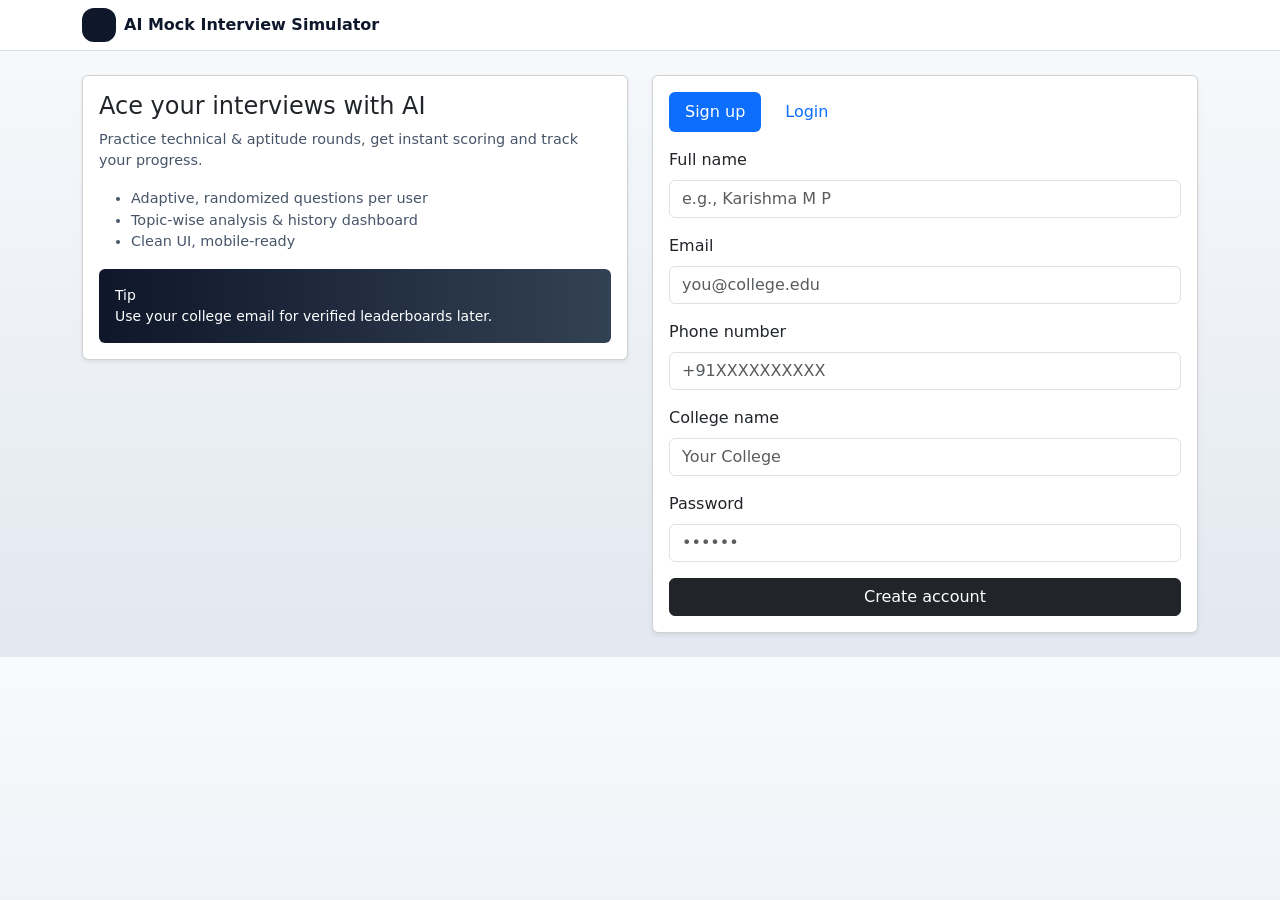
==== admin.html @ 6e4477e3 "final ai mock" ====
<!doctype html>
<html lang="en">
  <head>
    <meta charset="utf-8" />
    <meta name="viewport" content="width=device-width, initial-scale=1" />
    <title>Admin Dashboard</title>
    <link href="https://cdn.jsdelivr.net/npm/bootstrap@5.3.3/dist/css/bootstrap.min.css" rel="stylesheet" />
    <link rel="stylesheet" href="styles.css" />
  </head>
  <body>
    <nav class="navbar bg-white border-bottom sticky-top">
      <div class="container d-flex justify-content-between">
        <div class="d-flex align-items-center gap-2">
          <div class="brand-badge"></div><strong>AI Mock Interview — Admin</strong>
        </div>
        <div class="d-flex gap-2">
          <button class="btn btn-outline-secondary btn-sm" data-bs-toggle="modal" data-bs-target="#importModal">
            Import questions
          </button>
          <a href="round.html" class="btn btn-dark btn-sm">Start new round</a>

          <!-- VIEW ANALYTICS BUTTON -->
          <a href="#analyticsSection" class="btn btn-outline-secondary btn-sm">
  View analytics
</a>


          <a href="dashboard.html" class="btn btn-outline-secondary btn-sm">Student view</a>
          <button id="logoutBtn" class="btn btn-outline-secondary btn-sm">Logout</button>
        </div>
      </div>
    </nav>

    <main class="container py-4">
      <div class="d-flex align-items-center justify-content-between mb-3">
        <div>
          <h2 class="h4 m-0">Admin Dashboard</h2>
          <div class="small-note" id="welcomeText"></div>
        </div>
      </div>

      <div class="row g-3 mb-3">
        <div class="col-12 col-md-3">
          <div class="card shadow-sm">
            <div class="card-body">
              <div class="text-secondary small">Attempts</div>
              <div class="fs-3" id="statAttempts">0</div>
            </div>
          </div>
        </div>
        <div class="col-12 col-md-3">
          <div class="card shadow-sm">
            <div class="card-body">
              <div class="text-secondary small">Best %</div>
              <div class="fs-3" id="statBest">0%</div>
            </div>
          </div>
        </div>
        <div class="col-12 col-md-3">
          <div class="card shadow-sm">
            <div class="card-body">
              <div class="text-secondary small">Avg %</div>
              <div class="fs-3" id="statAvg">0%</div>
            </div>
          </div>
        </div>
        <div class="col-12 col-md-3">
          <div class="card shadow-sm">
            <div class="card-body">
              <div class="text-secondary small">Question bank size</div>
              <div class="fs-3"><span id="statBank">0</span></div>
              <div class="small-note">Merge your own JSON/CSV files</div>
            </div>
          </div>
        </div>
      </div>

      <!-- ==== ANALYTICS SECTION (target for "View analytics" button) ==== -->
     <!-- ==== ANALYTICS SECTION (target for "View analytics" button) ==== -->
<section id="analyticsSection" class="mt-3">

  <div class="card shadow-sm mb-3">
    <div class="card-body">
      <div class="fw-medium mb-2">Recent attempts</div>
      <div class="table-responsive">
        <table class="table align-middle" id="historyTable">
  <thead class="table-light">
    <tr>
      <th>Date</th>
      <th>Student</th>
      <th>Round</th>
      <th>Subjects</th>
      <th>Score</th>
      <th>%</th>
    </tr>
  </thead>
  <tbody></tbody>
</table>

      </div>
    </div>
  </div>

  <div class="card shadow-sm">
    <div class="card-body">
      <div class="fw-medium mb-2">Bank by subject</div>
      <div class="table-responsive">
        <table class="table" id="bankTable">
          <thead class="table-light">
            <tr>
              <th>Subject</th>
              <th>Count</th>
            </tr>
          </thead>
          <tbody></tbody>
        </table>
      </div>
    </div>
  </div>

</section>
<!-- ==== END ANALYTICS SECTION ==== -->

      <!-- ==== END ANALYTICS SECTION ==== -->

    </main>

    <!-- Import Modal -->
    <div class="modal fade" id="importModal" tabindex="-1" aria-hidden="true">
      <div class="modal-dialog modal-lg modal-dialog-centered">
        <div class="modal-content">
          <div class="modal-header">
            <h5 class="modal-title">Import questions (JSON or CSV)</h5>
            <button type="button" class="btn-close" data-bs-dismiss="modal" aria-label="Close"></button>
          </div>
          <div class="modal-body">
            <p class="small-note mb-2">
              Supported formats:
              <code>JSON</code> with objects <code>{topic,text,options[],answerIndex}</code>
              or CSV with columns <code>topic,text,opt1,opt2,opt3,opt4,answerIndex</code>
            </p>
            <div class="mb-3">
              <input type="file" id="fileInput" class="form-control" multiple accept=".json,.csv" />
            </div>
            <div id="importLog" class="small text-muted"></div>
          </div>
          <div class="modal-footer">
            <button id="btnClearBank" class="btn btn-outline-danger me-auto">Clear bank</button>
            <button class="btn btn-secondary" data-bs-dismiss="modal">Close</button>
          </div>
        </div>
      </div>
    </div>

    <script src="https://cdn.jsdelivr.net/npm/bootstrap@5.3.3/dist/js/bootstrap.bundle.min.js"></script>
    <script src="app.js"></script>
    <script>window.pageInit && window.pageInit('admin');</script>
  </body>
</html>
---- styles.css ----
/* Minimal custom styles (Bootstrap handles most look) */
body {
  background: linear-gradient(180deg, #f8fafc 0%, #e2e8f0 100%);
  color: #0f172a;
}
.navbar .brand-badge {
  width: 34px; height: 34px; border-radius: 12px; background:#0f172a;
}
.card-raise { transition: transform .15s ease, box-shadow .15s ease; }
.card-raise:hover { transform: translateY(-2px); box-shadow: 0 .5rem 1rem rgba(0,0,0,.08) !important; }
.small-note { font-size: .9rem; color: #475569; }
.timer-badge { font-variant-numeric: tabular-nums; }
.badge-progress { height: 8px; background: #e2e8f0; border-radius: 999px; overflow: hidden; }
.badge-progress > div { height: 100%; background: #0f172a; }
.table td, .table th { vertical-align: middle; }
#bhStart.listening { border-color:#198754; background:#198754; }
#bhStart.paused { background:transparent; color:#6c757d; border-color:#6c757d; }
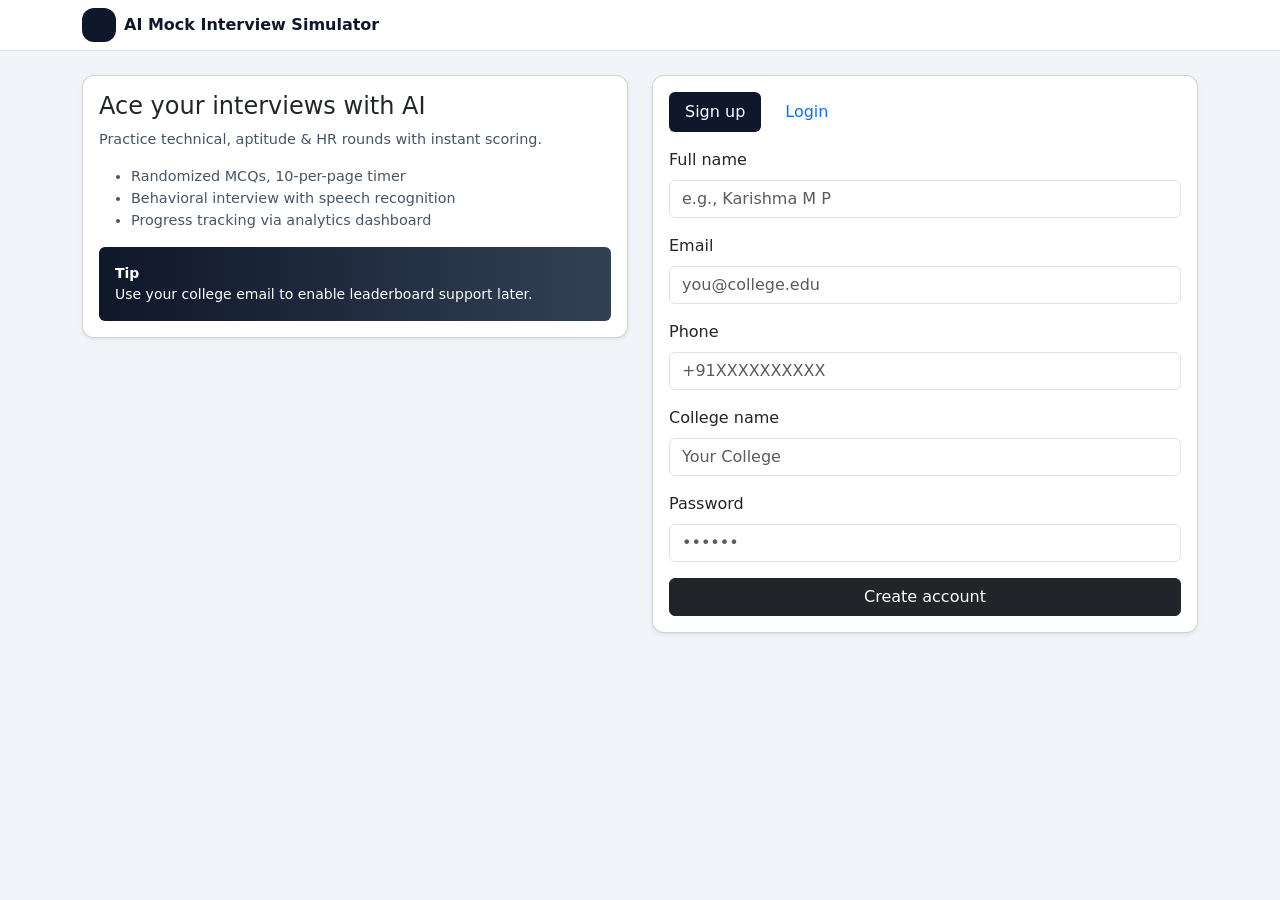
==== commit 7ac3f5d8: "Initial AI Mock Interview project" ====
--- a/admin.html
+++ b/admin.html
@@ -1,115 +1,112 @@
 <!doctype html>
 <html lang="en">
-  <head>
-    <meta charset="utf-8" />
-    <meta name="viewport" content="width=device-width, initial-scale=1" />
-    <title>Admin Dashboard</title>
-    <link href="https://cdn.jsdelivr.net/npm/bootstrap@5.3.3/dist/css/bootstrap.min.css" rel="stylesheet" />
-    <link rel="stylesheet" href="styles.css" />
-  </head>
-  <body>
-    <nav class="navbar bg-white border-bottom sticky-top">
-      <div class="container d-flex justify-content-between">
-        <div class="d-flex align-items-center gap-2">
-          <div class="brand-badge"></div><strong>AI Mock Interview — Admin</strong>
-        </div>
-        <div class="d-flex gap-2">
-          <button class="btn btn-outline-secondary btn-sm" data-bs-toggle="modal" data-bs-target="#importModal">
-            Import questions
-          </button>
-          <a href="round.html" class="btn btn-dark btn-sm">Start new round</a>
-
-          <!-- VIEW ANALYTICS BUTTON -->
-          <a href="#analyticsSection" class="btn btn-outline-secondary btn-sm">
-  View analytics
-</a>
-
-
-          <a href="dashboard.html" class="btn btn-outline-secondary btn-sm">Student view</a>
-          <button id="logoutBtn" class="btn btn-outline-secondary btn-sm">Logout</button>
-        </div>
-      </div>
-    </nav>
-
-    <main class="container py-4">
-      <div class="d-flex align-items-center justify-content-between mb-3">
-        <div>
-          <h2 class="h4 m-0">Admin Dashboard</h2>
-          <div class="small-note" id="welcomeText"></div>
-        </div>
-      </div>
-
-      <div class="row g-3 mb-3">
-        <div class="col-12 col-md-3">
-          <div class="card shadow-sm">
-            <div class="card-body">
-              <div class="text-secondary small">Attempts</div>
-              <div class="fs-3" id="statAttempts">0</div>
-            </div>
-          </div>
-        </div>
-        <div class="col-12 col-md-3">
-          <div class="card shadow-sm">
-            <div class="card-body">
-              <div class="text-secondary small">Best %</div>
-              <div class="fs-3" id="statBest">0%</div>
-            </div>
-          </div>
-        </div>
-        <div class="col-12 col-md-3">
-          <div class="card shadow-sm">
-            <div class="card-body">
-              <div class="text-secondary small">Avg %</div>
-              <div class="fs-3" id="statAvg">0%</div>
-            </div>
-          </div>
-        </div>
-        <div class="col-12 col-md-3">
-          <div class="card shadow-sm">
-            <div class="card-body">
-              <div class="text-secondary small">Question bank size</div>
-              <div class="fs-3"><span id="statBank">0</span></div>
-              <div class="small-note">Merge your own JSON/CSV files</div>
-            </div>
-          </div>
-        </div>
-      </div>
-
-      <!-- ==== ANALYTICS SECTION (target for "View analytics" button) ==== -->
-     <!-- ==== ANALYTICS SECTION (target for "View analytics" button) ==== -->
-<section id="analyticsSection" class="mt-3">
-
+<head>
+  <meta charset="utf-8" />
+  <meta name="viewport" content="width=device-width, initial-scale=1" />
+  <title>Admin Dashboard</title>
+
+  <link href="https://cdn.jsdelivr.net/npm/bootstrap@5.3.3/dist/css/bootstrap.min.css" rel="stylesheet" />
+  <link rel="stylesheet" href="styles.css" />
+
+  <style>
+    .brand-wrapper {
+      display: flex;
+      align-items: center;
+      gap: 10px;
+    }
+    .brand-circle {
+      width: 42px;
+      height: 42px;
+      border-radius: 50%;
+      background: linear-gradient(135deg, #0a0f3c, #1e3b70);
+      display: flex;
+      align-items: center;
+      justify-content: center;
+    }
+    .brand-circle img {
+      width: 24px;
+      filter: invert(1);
+    }
+    .small-note { font-size: 13px; color: #6c757d; }
+  </style>
+</head>
+
+<body>
+
+<!-- NAVBAR -->
+<nav class="navbar bg-white border-bottom sticky-top">
+  <div class="container d-flex justify-content-between">
+
+    <div class="brand-wrapper">
+      <div class="brand-circle">
+        <img src="https://img.icons8.com/ios-glyphs/30/ffffff/artificial-intelligence.png">
+      </div>
+      <strong>AI Mock Interview — Admin</strong>
+    </div>
+
+    <div class="d-flex gap-2">
+      <button class="btn btn-outline-secondary btn-sm" data-bs-toggle="modal" data-bs-target="#importModal">
+        Import Questions
+      </button>
+      <a href="round.html" class="btn btn-dark btn-sm">Start New Round</a>
+      <a href="dashboard.html" class="btn btn-outline-secondary btn-sm">Student View</a>
+      <button id="logoutBtn" class="btn btn-outline-secondary btn-sm">Logout</button>
+    </div>
+
+  </div>
+</nav>
+
+<!-- MAIN -->
+<main class="container py-4">
+
+  <h4>Admin Dashboard</h4>
+  <div class="small-note mb-3" id="welcomeText"></div>
+
+  <!-- Stats -->
+  <div class="row g-3 mb-3">
+    <div class="col-md-3">
+      <div class="card shadow-sm"><div class="card-body">
+        <div class="text-secondary small">Attempts</div>
+        <div class="fs-3" id="statAttempts">0</div>
+      </div></div>
+    </div>
+
+    <div class="col-md-3">
+      <div class="card shadow-sm"><div class="card-body">
+        <div class="text-secondary small">Best %</div>
+        <div class="fs-3" id="statBest">0%</div>
+      </div></div>
+    </div>
+
+    <div class="col-md-3">
+      <div class="card shadow-sm"><div class="card-body">
+        <div class="text-secondary small">Avg %</div>
+        <div class="fs-3" id="statAvg">0%</div>
+      </div></div>
+    </div>
+
+    <div class="col-md-3">
+      <div class="card shadow-sm"><div class="card-body">
+        <div class="text-secondary small">Question Bank Size</div>
+        <div class="fs-3"><span id="statBank">0</span></div>
+      </div></div>
+    </div>
+  </div>
+
+  <!-- Recent Attempts -->
   <div class="card shadow-sm mb-3">
     <div class="card-body">
-      <div class="fw-medium mb-2">Recent attempts</div>
+      <div class="fw-medium mb-2">Recent Attempts (All Students)</div>
       <div class="table-responsive">
         <table class="table align-middle" id="historyTable">
-  <thead class="table-light">
-    <tr>
-      <th>Date</th>
-      <th>Student</th>
-      <th>Round</th>
-      <th>Subjects</th>
-      <th>Score</th>
-      <th>%</th>
-    </tr>
-  </thead>
-  <tbody></tbody>
-</table>
-
-      </div>
-    </div>
-  </div>
-
-  <div class="card shadow-sm">
-    <div class="card-body">
-      <div class="fw-medium mb-2">Bank by subject</div>
-      <div class="table-responsive">
-        <table class="table" id="bankTable">
           <thead class="table-light">
             <tr>
-              <th>Subject</th>
-              <th>Count</th>
+              <th>Date</th>
+              <th>User</th>
+              <th>Round</th>
+              <th>Subjects</th>
+              <th>Score</th>
+              <th>%</th>
             </tr>
           </thead>
           <tbody></tbody>
@@ -118,42 +115,139 @@
     </div>
   </div>
 
-</section>
-<!-- ==== END ANALYTICS SECTION ==== -->
-
-      <!-- ==== END ANALYTICS SECTION ==== -->
-
-    </main>
-
-    <!-- Import Modal -->
-    <div class="modal fade" id="importModal" tabindex="-1" aria-hidden="true">
-      <div class="modal-dialog modal-lg modal-dialog-centered">
-        <div class="modal-content">
-          <div class="modal-header">
-            <h5 class="modal-title">Import questions (JSON or CSV)</h5>
-            <button type="button" class="btn-close" data-bs-dismiss="modal" aria-label="Close"></button>
-          </div>
-          <div class="modal-body">
-            <p class="small-note mb-2">
-              Supported formats:
-              <code>JSON</code> with objects <code>{topic,text,options[],answerIndex}</code>
-              or CSV with columns <code>topic,text,opt1,opt2,opt3,opt4,answerIndex</code>
-            </p>
-            <div class="mb-3">
-              <input type="file" id="fileInput" class="form-control" multiple accept=".json,.csv" />
-            </div>
-            <div id="importLog" class="small text-muted"></div>
-          </div>
-          <div class="modal-footer">
-            <button id="btnClearBank" class="btn btn-outline-danger me-auto">Clear bank</button>
-            <button class="btn btn-secondary" data-bs-dismiss="modal">Close</button>
-          </div>
+  <!-- SUBJECT & QUESTION MANAGEMENT -->
+  <div class="card shadow-sm mb-3">
+    <div class="card-body">
+      <div class="fw-medium mb-2">Manage Subjects & Questions</div>
+
+      <div class="d-flex gap-3 mb-3">
+        <button id="btnAddSubject" class="btn btn-outline-primary btn-sm">+ Add Subject</button>
+        <button id="btnAddQuestion" class="btn btn-outline-success btn-sm">+ Add Question</button>
+        <button id="btnGenerateAI" class="btn btn-warning btn-sm">Generate with AI</button>
+      </div>
+
+      <!-- Subject Chips -->
+      <div id="subjectChips" class="mb-3"></div>
+
+      <!-- Per Subject Question List -->
+      <div id="subjectDetails"></div>
+    </div>
+  </div>
+
+</main>
+
+<!-- IMPORT MODAL -->
+<div class="modal fade" id="importModal" tabindex="-1">
+  <div class="modal-dialog modal-lg modal-dialog-centered">
+    <div class="modal-content">
+
+      <div class="modal-header">
+        <h5 class="modal-title">Import Questions (CSV/JSON)</h5>
+        <button class="btn-close" data-bs-dismiss="modal"></button>
+      </div>
+
+      <div class="modal-body">
+        <input type="file" id="fileInput" class="form-control" accept=".csv,.json" multiple>
+        <div id="importLog" class="small-note mt-2"></div>
+      </div>
+
+      <div class="modal-footer">
+        <button id="btnClearBank" class="btn btn-outline-danger me-auto">Clear Bank</button>
+        <button class="btn btn-secondary" data-bs-dismiss="modal">Close</button>
+      </div>
+
+    </div>
+  </div>
+</div>
+
+<!-- ADD SUBJECT MODAL -->
+<div class="modal fade" id="addSubjectModal" tabindex="-1">
+  <div class="modal-dialog modal-sm modal-dialog-centered">
+    <div class="modal-content">
+      <div class="modal-header"><h5 class="modal-title">Add Subject</h5></div>
+      <div class="modal-body">
+        <input id="newSubjectName" class="form-control" placeholder="Enter subject name">
+      </div>
+      <div class="modal-footer">
+        <button class="btn btn-secondary" data-bs-dismiss="modal">Cancel</button>
+        <button id="saveSubjectBtn" class="btn btn-primary">Add</button>
+      </div>
+    </div>
+  </div>
+</div>
+
+<!-- ADD QUESTION MODAL -->
+<div class="modal fade" id="addQuestionModal" tabindex="-1">
+  <div class="modal-dialog modal-lg modal-dialog-centered">
+    <div class="modal-content">
+
+      <div class="modal-header"><h5 class="modal-title">Add Question</h5></div>
+
+      <div class="modal-body">
+        <select id="qSubjectSelect" class="form-select mb-2"></select>
+
+        <input id="qText" class="form-control mb-2" placeholder="Question text">
+
+        <div class="row g-2 mb-2">
+          <div class="col"><input id="opt0" class="form-control" placeholder="Option A"></div>
+          <div class="col"><input id="opt1" class="form-control" placeholder="Option B"></div>
         </div>
-      </div>
-    </div>
-
-    <script src="https://cdn.jsdelivr.net/npm/bootstrap@5.3.3/dist/js/bootstrap.bundle.min.js"></script>
-    <script src="app.js"></script>
-    <script>window.pageInit && window.pageInit('admin');</script>
-  </body>
+
+        <div class="row g-2 mb-2">
+          <div class="col"><input id="opt2" class="form-control" placeholder="Option C"></div>
+          <div class="col"><input id="opt3" class="form-control" placeholder="Option D"></div>
+        </div>
+
+        <select id="correctIdx" class="form-select">
+          <option value="0">Correct: A</option>
+          <option value="1">Correct: B</option>
+          <option value="2">Correct: C</option>
+          <option value="3">Correct: D</option>
+        </select>
+      </div>
+
+      <div class="modal-footer">
+        <button class="btn btn-secondary" data-bs-dismiss="modal">Cancel</button>
+        <button id="saveQuestionBtn" class="btn btn-success">Save</button>
+      </div>
+
+    </div>
+  </div>
+</div>
+
+<!-- AI GENERATOR MODAL -->
+<div class="modal fade" id="aiGenModal" tabindex="-1">
+  <div class="modal-dialog modal-md modal-dialog-centered">
+    <div class="modal-content">
+
+      <div class="modal-header"><h5 class="modal-title">AI Question Generator</h5></div>
+
+      <div class="modal-body">
+        <label class="small">Subject</label>
+        <select id="aiSubject" class="form-select mb-2"></select>
+
+        <label class="small">How many questions?</label>
+        <input id="aiCount" type="number" min="1" max="50" value="10" class="form-control mb-3">
+
+        <label class="small">OpenAI API Key (optional)</label>
+        <input id="aiApiKey" class="form-control mb-1" placeholder="sk-...">
+
+        <div class="small-note">If no key is provided, offline fallback will generate template MCQs.</div>
+      </div>
+
+      <div class="modal-footer">
+        <button class="btn btn-secondary" data-bs-dismiss="modal">Close</button>
+        <button id="aiGenerateBtn" class="btn btn-warning">Generate with AI</button>
+        <button id="aiFallbackBtn" class="btn btn-outline-secondary">Generate Offline</button>
+      </div>
+    </div>
+  </div>
+</div>
+
+<!-- Scripts -->
+<script src="https://cdn.jsdelivr.net/npm/bootstrap@5.3.3/dist/js/bootstrap.bundle.min.js"></script>
+<script src="app.js"></script>
+<script>window.pageInit && window.pageInit('admin');</script>
+
+</body>
 </html>
